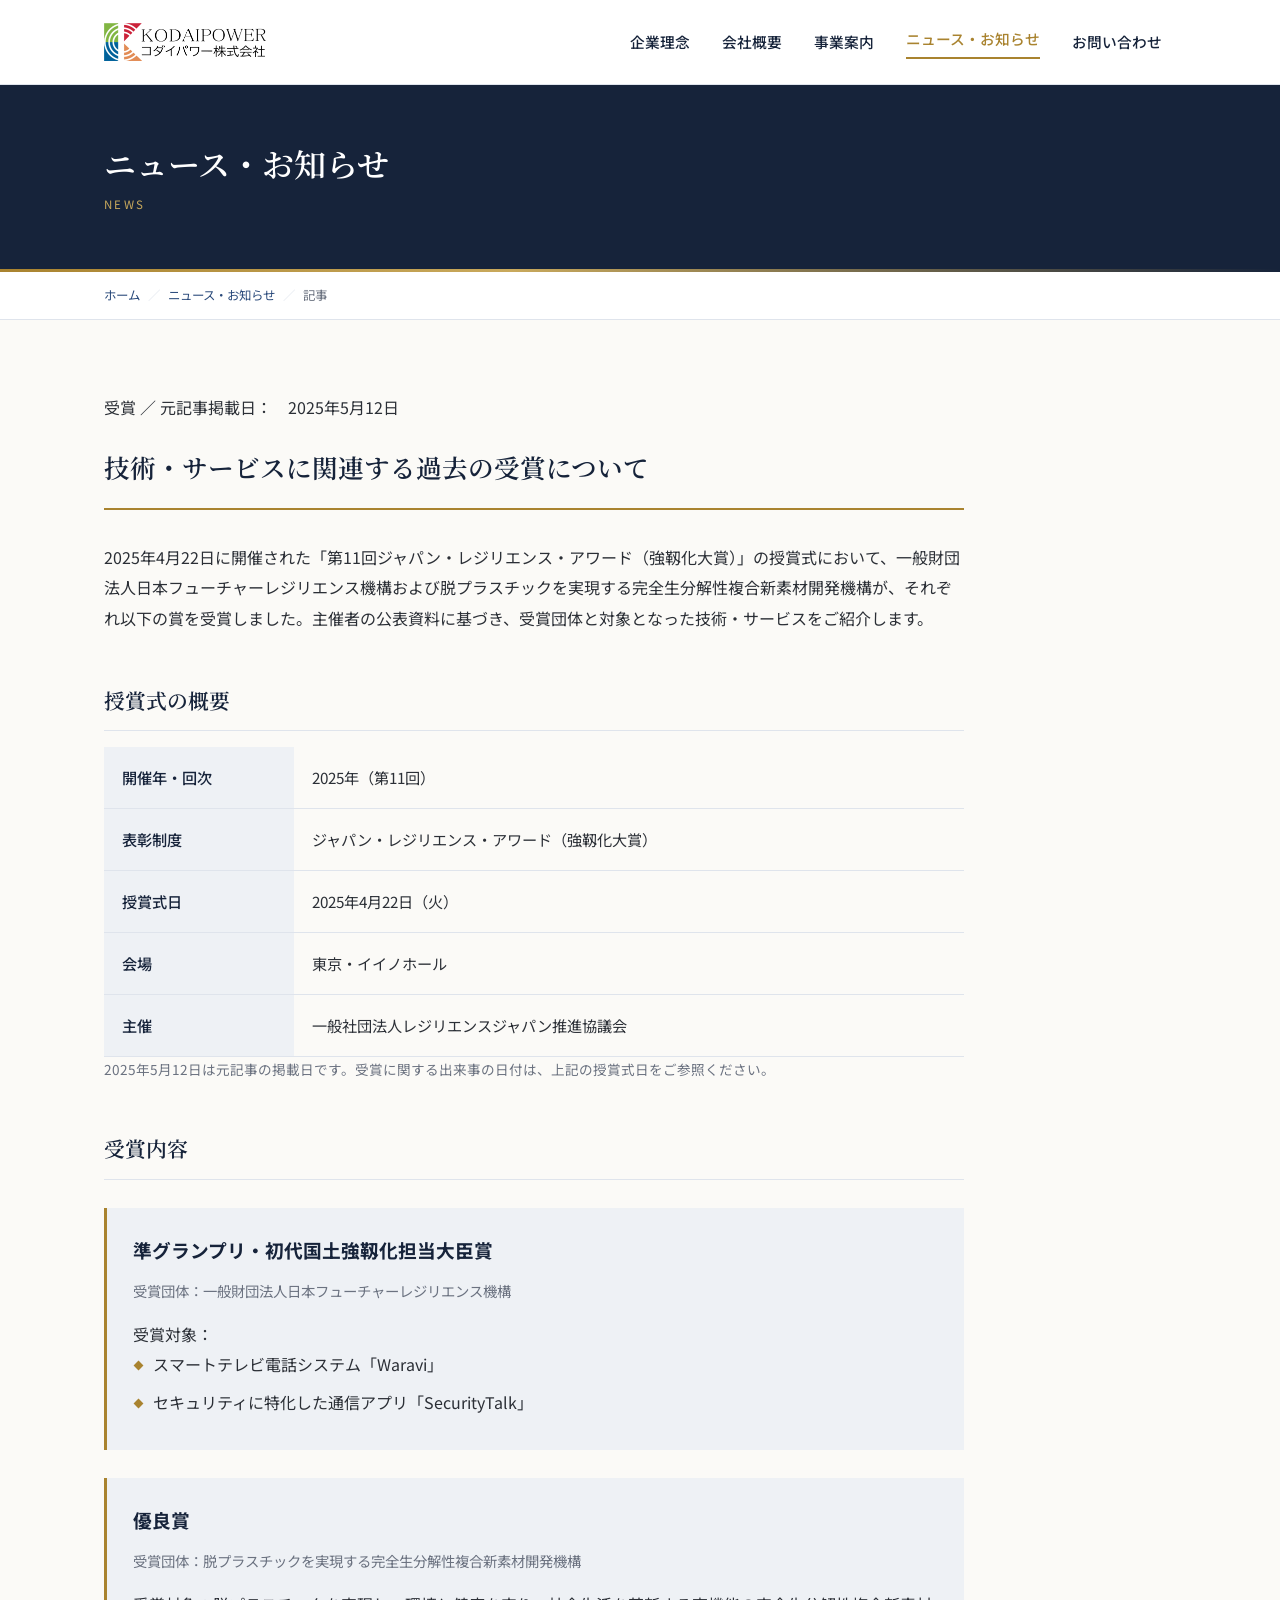
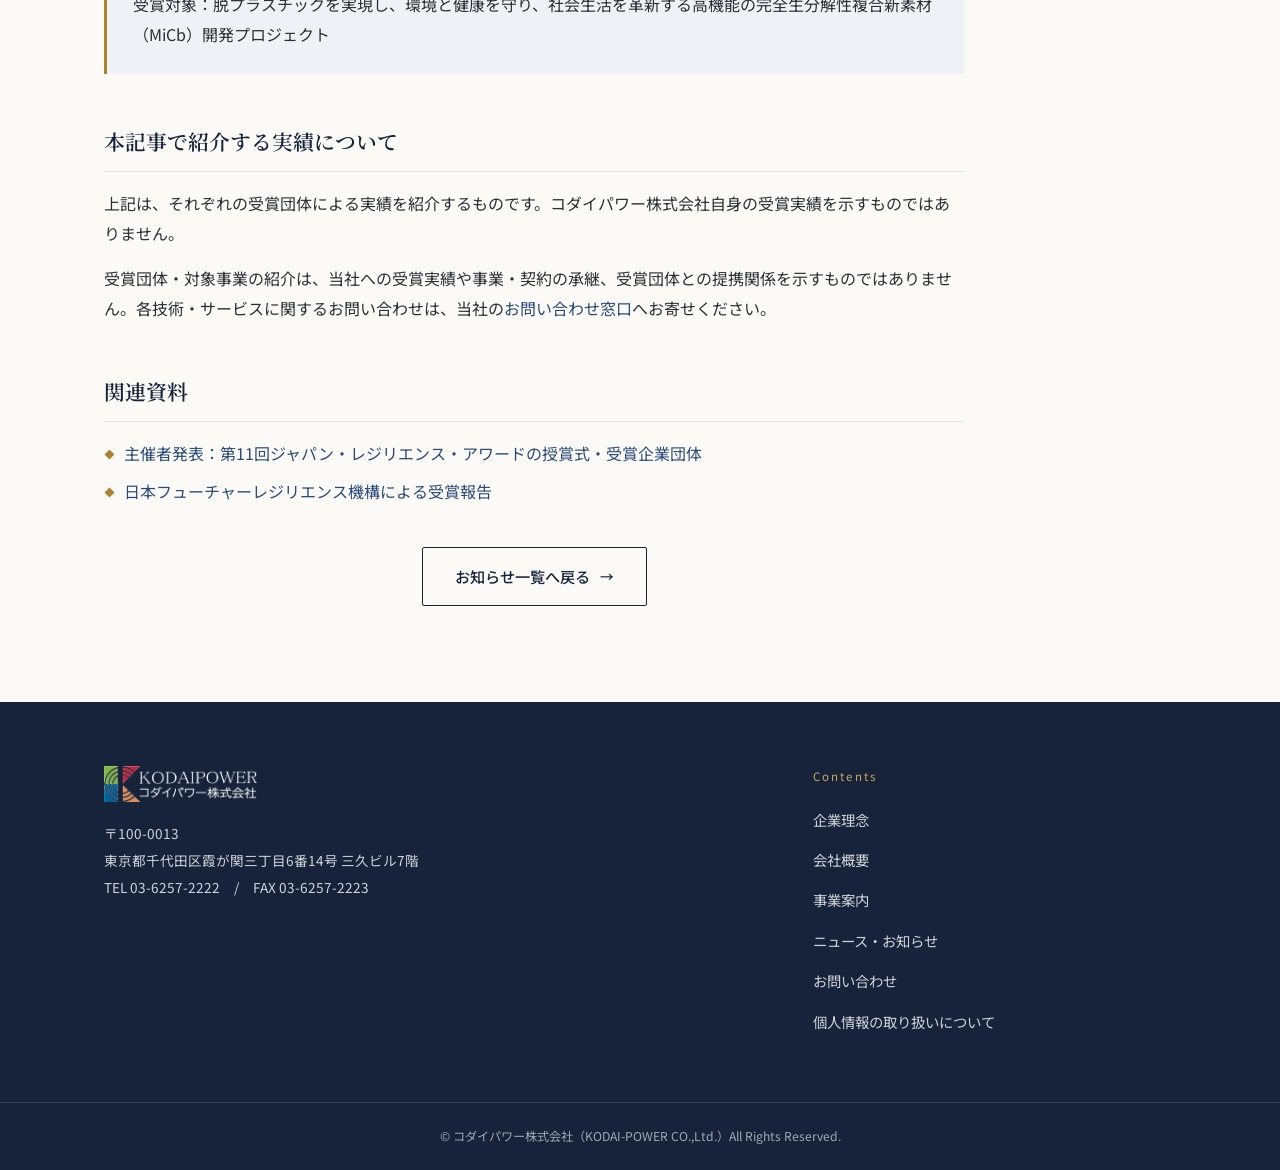
==== 2025-05-12-news/index.html @ 93b04815 "Add customer website preview" ====
<!DOCTYPE html>
<html lang="ja">
<head>
<meta charset="UTF-8">
<meta name="robots" content="noindex, nofollow">
<meta name="viewport" content="width=device-width, initial-scale=1">
<title>技術・サービスに関連する過去の受賞について｜コダイパワー株式会社</title>
<meta name="description" content="第11回ジャパン・レジリエンス・アワード2025の授賞式日、賞名、受賞団体と対象技術・サービスをご紹介します。">
<link rel="icon" type="image/png" href="../assets/img/favicon.png">
<link rel="preconnect" href="https://fonts.googleapis.com">
<link rel="preconnect" href="https://fonts.gstatic.com" crossorigin>
<link href="https://fonts.googleapis.com/css2?family=Noto+Sans+JP:wght@400;500;700&family=Noto+Serif+JP:wght@500;600&display=swap" rel="stylesheet">
<link rel="stylesheet" href="../assets/css/style.css">
<link rel="stylesheet" href="../assets/css/revision.css">
</head>
<body class="page-news">

<a class="skip" href="#main">コンテンツへスキップ</a>

<header class="header">
  <div class="header__inner">

    <p class="logo">
      <a href="../">
        <img src="../assets/img/logo.png" alt="コダイパワー株式会社" width="200" height="40">
      </a>
    </p>

    <button class="navbtn" type="button" aria-label="メニューを開く" aria-expanded="false" aria-controls="gnav">
      <span></span><span></span><span></span>
    </button>

    <nav class="gnav" id="gnav" aria-label="グローバルナビゲーション">
      <ul class="gnav__list">
        <li><a href="../philosophy/" class="">企業理念</a></li>
        <li><a href="../company-profile/" class="">会社概要</a></li>

        <li class="has-sub">
          <a href="../business-information/" class="">事業案内</a>
          <button class="subbtn" type="button" aria-label="事業案内のサブメニューを開く" aria-expanded="false"></button>
          <ul class="subnav">
            <li><a href="../hormesis-therapy/">ホルミシス療法</a></li>
            <li><a href="../micb/">脱プラスチックの新素材「MiCb」</a></li>
            <li><a href="https://www.waravi.info/" target="_blank" rel="noopener" class="is-external">WARAVI</a></li>
            <li><a href="https://securitytalk.jp/" target="_blank" rel="noopener" class="is-external">Securitytalk</a></li>
          </ul>
        </li>

        <li><a href="../news/" class=" is-current">ニュース・お知らせ</a></li>
        <li><a href="../inquiry/" class="">お問い合わせ</a></li>
      </ul>
    </nav>

  </div>
</header>

<main id="main">
<div class="pagehead">
  <div class="inner">
    <h1 class="pagehead__title">ニュース・お知らせ</h1>
    <p class="pagehead__en">NEWS</p>  </div>
</div>
<nav class="breadcrumb" aria-label="現在地"><div class="inner"><ol><li><a href="../">ホーム</a></li><li><a href="../news/">ニュース・お知らせ</a></li><li>記事</li></ol></div></nav>
<div class="article"><div class="inner"><div class="article__body">
<p class="article__meta">受賞 ／ 元記事掲載日：<time datetime="2025-05-12">2025年5月12日</time></p><h1 class="article__ttl">技術・サービスに関連する過去の受賞について</h1><p>2025年4月22日に開催された「第11回ジャパン・レジリエンス・アワード（強靱化大賞）」の授賞式において、一般財団法人日本フューチャーレジリエンス機構および脱プラスチックを実現する完全生分解性複合新素材開発機構が、それぞれ以下の賞を受賞しました。主催者の公表資料に基づき、受賞団体と対象となった技術・サービスをご紹介します。</p>
<h2 class="ttl2">授賞式の概要</h2>
<table class="table"><tbody>
<tr><th>開催年・回次</th><td>2025年（第11回）</td></tr>
<tr><th>表彰制度</th><td>ジャパン・レジリエンス・アワード（強靱化大賞）</td></tr>
<tr><th>授賞式日</th><td><time datetime="2025-04-22">2025年4月22日（火）</time></td></tr>
<tr><th>会場</th><td>東京・イイノホール</td></tr>
<tr><th>主催</th><td>一般社団法人レジリエンスジャパン推進協議会</td></tr>
</tbody></table>
<p class="note">2025年5月12日は元記事の掲載日です。受賞に関する出来事の日付は、上記の授賞式日をご参照ください。</p>
<h2 class="ttl2">受賞内容</h2>
<div class="award"><h3 class="award__ttl">準グランプリ・初代国土強靱化担当大臣賞</h3>
<p class="award__org">受賞団体：一般財団法人日本フューチャーレジリエンス機構</p>
<p>受賞対象：</p><ul class="list"><li>スマートテレビ電話システム「Waravi」</li><li>セキュリティに特化した通信アプリ「SecurityTalk」</li></ul></div>
<div class="award"><h3 class="award__ttl">優良賞</h3>
<p class="award__org">受賞団体：脱プラスチックを実現する完全生分解性複合新素材開発機構</p>
<p>受賞対象：脱プラスチックを実現し、環境と健康を守り、社会生活を革新する高機能の完全生分解性複合新素材（MiCb）開発プロジェクト</p></div>
<h2 class="ttl2">本記事で紹介する実績について</h2>
<p>上記は、それぞれの受賞団体による実績を紹介するものです。コダイパワー株式会社自身の受賞実績を示すものではありません。</p>
<p>受賞団体・対象事業の紹介は、当社への受賞実績や事業・契約の承継、受賞団体との提携関係を示すものではありません。各技術・サービスに関するお問い合わせは、当社の<a href="../inquiry/">お問い合わせ窓口</a>へお寄せください。</p>
<h2 class="ttl2">関連資料</h2>
<ul class="list"><li><a href="https://kyodonewsprwire.jp/release/202504237833" target="_blank" rel="noopener">主催者発表：第11回ジャパン・レジリエンス・アワードの授賞式・受賞企業団体</a></li><li><a href="https://jfrs.jp/20250425-2/" target="_blank" rel="noopener">日本フューチャーレジリエンス機構による受賞報告</a></li></ul>
<p class="btn-center"><a href="../news/" class="btn btn--ghost">お知らせ一覧へ戻る</a></p></div></div></div>
</main>

<footer class="footer">
  <div class="footer__inner">

    <div class="footer__brand">
      <img src="../assets/img/logo-white.png" alt="コダイパワー株式会社" width="200" height="40">
      <p class="footer__addr">
        〒100-0013<br>
        東京都千代田区霞が関三丁目6番14号 三久ビル7階<br>
        TEL 03-6257-2222　/　FAX 03-6257-2223      </p>
    </div>

    <nav class="footer__nav" aria-label="フッターナビゲーション">
      <p class="footer__navttl">Contents</p>
      <ul>
        <li><a href="../philosophy/">企業理念</a></li>
        <li><a href="../company-profile/">会社概要</a></li>
        <li><a href="../business-information/">事業案内</a></li>
        <li><a href="../news/">ニュース・お知らせ</a></li>
        <li><a href="../inquiry/">お問い合わせ</a></li>
        <li><a href="../privacy/">個人情報の取り扱いについて</a></li>
      </ul>
    </nav>

  </div>

  <p class="copyright">
    © コダイパワー株式会社（KODAI-POWER CO.,Ltd.）All Rights Reserved.
  </p>
</footer>

<script src="../assets/js/main.js" defer></script>
</body>
</html>
---- assets/css/style.css ----
@charset "UTF-8";

/* =========================================================
   コダイパワー株式会社 — スタイルシート
   色や余白を変えたいときは、まず下の :root の値を書き換えてください。
   ========================================================= */

:root {
  /* 色 */
  --ink:      #16233a;  /* 濃紺（見出し・ヘッダー） */
  --indigo:   #2a4a7b;  /* 藍（リンク・アクセント） */
  --gold:     #a9832f;  /* 金茶（差し色・罫線） */
  --gold-lt:  #c9a95c;
  --paper:    #fbfaf7;  /* 背景（温かみのある白） */
  --mist:     #eef1f5;  /* 淡いグレー背景 */
  --line:     #dfe4ec;  /* 罫線 */
  --text:     #2b2f36;  /* 本文 */
  --text-lt:  #6b7280;  /* 補足テキスト */
  --white:    #ffffff;
  --alert:    #b03a2e;  /* 必須マーク・エラー */

  /* 余白・幅 */
  --wrap:     1120px;
  --gutter:   24px;
  --header-h: 84px;

  /* 書体 */
  --serif: "Noto Serif JP", "Yu Mincho", "游明朝", serif;
  --sans:  "Noto Sans JP", "Hiragino Kaku Gothic ProN", "Yu Gothic", sans-serif;
}

/* ---------- リセット ---------- */
*, *::before, *::after { box-sizing: border-box; }
html {
  scroll-behavior: smooth;
  /* 画面外に待機しているスマホメニューが横スクロールを生まないようにする
     （clip は sticky ヘッダーを壊さずに切り取れます） */
  overflow-x: clip;
}
body {
  margin: 0;
  font-family: var(--sans);
  font-size: 16px;
  line-height: 1.9;
  color: var(--text);
  background: var(--paper);
  -webkit-font-smoothing: antialiased;
}
img { max-width: 100%; height: auto; vertical-align: bottom; }
a { color: var(--indigo); text-decoration: none; transition: opacity .2s, color .2s; }
a:hover { opacity: .7; }
ul, ol { padding: 0; margin: 0; list-style: none; }
h1, h2, h3, h4, p { margin: 0; }
button { font: inherit; cursor: pointer; border: none; background: none; }
:focus-visible { outline: 2px solid var(--gold); outline-offset: 3px; }

@media (prefers-reduced-motion: reduce) {
  * { animation: none !important; transition: none !important; scroll-behavior: auto !important; }
}

/* スキップリンク */
.skip {
  position: absolute; left: -9999px; top: 0; z-index: 999;
  padding: 10px 16px; background: var(--ink); color: #fff;
}
.skip:focus { left: 0; }

/* ---------- 共通パーツ ---------- */
.inner { width: 100%; max-width: var(--wrap); margin-inline: auto; padding-inline: var(--gutter); }

.section { padding: 80px 0; }
.section--mist { background: var(--mist); }

/* 見出し（金の縦罫つき） */
.ttl {
  font-family: var(--serif);
  font-weight: 600;
  font-size: 1.75rem;
  line-height: 1.5;
  color: var(--ink);
  padding-left: 16px;
  border-left: 3px solid var(--gold);
  margin-bottom: 28px;
}
.ttl__en {
  display: block;
  font-family: var(--sans);
  font-size: .72rem;
  font-weight: 500;
  letter-spacing: .18em;
  color: var(--gold);
  margin-top: 6px;
}

/* 中見出し */
.ttl2 {
  font-family: var(--serif);
  font-weight: 600;
  font-size: 1.3rem;
  color: var(--ink);
  margin: 48px 0 16px;
  padding-bottom: 10px;
  border-bottom: 1px solid var(--line);
}
.ttl3 {
  font-weight: 700;
  font-size: 1.05rem;
  color: var(--indigo);
  margin: 28px 0 8px;
}

.lead { font-size: 1.05rem; margin-bottom: 24px; }
p + p { margin-top: 14px; }
.note { font-size: .85rem; color: var(--text-lt); line-height: 1.8; }

/* 箇条書き */
.list li {
  position: relative;
  padding-left: 20px;
  margin-bottom: 8px;
}
.list li::before {
  content: "";
  position: absolute; left: 2px; top: .78em;
  width: 7px; height: 7px;
  background: var(--gold);
  transform: rotate(45deg);
}
.list--star li { padding-left: 22px; }
.list--star li::before {
  content: "★";
  background: none; transform: none;
  top: 0; left: 0;
  color: var(--gold);
  font-size: .85em;
}

/* ボタン */
.btn {
  display: inline-flex; align-items: center; gap: 10px;
  padding: 14px 32px;
  background: var(--ink);
  color: #fff;
  font-size: .95rem; font-weight: 500;
  border-radius: 2px;
  transition: background .25s;
}
.btn::after { content: "→"; font-size: .9em; }
.btn:hover { background: var(--indigo); opacity: 1; }
.btn--ghost { background: transparent; color: var(--ink); border: 1px solid var(--ink); }
.btn--ghost:hover { background: var(--ink); color: #fff; }
.btn--lg { padding: 18px 48px; font-size: 1rem; }
.btn-center { text-align: center; margin-top: 40px; }

/* テーブル */
.table { width: 100%; border-collapse: collapse; font-size: .95rem; }
.table th, .table td {
  padding: 16px 18px;
  border-bottom: 1px solid var(--line);
  text-align: left;
  vertical-align: top;
}
.table th {
  width: 190px;
  font-weight: 500;
  color: var(--ink);
  background: var(--mist);
}
.table--officers th { width: auto; background: var(--ink); color: #fff; white-space: nowrap; }
.table--officers td { font-size: .9rem; }
@media (min-width: 821px) {
  .table--officers { table-layout: fixed; }
  .table--officers th:nth-child(1) { width: 27%; }
  .table--officers th:nth-child(2) { width: 23%; }
  .table--officers th:nth-child(3) { width: 30%; }
  .table--officers th:nth-child(4) { width: 20%; }
  .table--officers td { overflow-wrap: anywhere; }
}
.table-scroll { overflow-x: auto; }
.table-scroll .table { min-width: 720px; }

/* ---------- ヘッダー ---------- */
.header {
  position: sticky; top: 0; z-index: 100;
  background: rgba(255,255,255,.96);
  backdrop-filter: blur(6px);
  border-bottom: 1px solid var(--line);
}
.header__inner {
  max-width: var(--wrap);
  margin-inline: auto;
  padding-inline: var(--gutter);
  height: var(--header-h);
  display: flex; align-items: center; justify-content: space-between;
  gap: 24px;
}
.logo a { display: flex; align-items: center; gap: 12px; }
.logo img { width: auto; height: 38px; }
.logo__corp { font-size: .68rem; color: var(--text-lt); letter-spacing: .02em; white-space: nowrap; }

.gnav__list { display: flex; align-items: center; gap: 4px; }
.gnav__list > li { position: relative; }
.gnav__list > li > a {
  display: block;
  padding: 12px 14px;
  font-size: .92rem;
  font-weight: 500;
  color: var(--ink);
  white-space: nowrap;
}
.gnav__list > li > a:hover { color: var(--gold); opacity: 1; }
.gnav__list > li > a.is-current { color: var(--gold); }
.gnav__list > li > a.is-current::after {
  content: ""; display: block;
  height: 2px; margin-top: 4px;
  background: var(--gold);
}

/* サブメニュー */
.subnav {
  position: absolute; top: 100%; left: 0;
  min-width: 290px;
  background: var(--ink);
  padding: 8px 0;
  opacity: 0; visibility: hidden;
  transform: translateY(-6px);
  transition: opacity .25s, transform .25s, visibility .25s;
}
.has-sub:hover .subnav,
.has-sub:focus-within .subnav { opacity: 1; visibility: visible; transform: translateY(0); }
.subnav a {
  display: block;
  padding: 11px 20px;
  color: #fff;
  font-size: .88rem;
}
.subnav a:hover { background: var(--indigo); opacity: 1; }
.subbtn { display: none; }

/* ハンバーガー */
.navbtn { display: none; width: 44px; height: 44px; position: relative; }
.navbtn span {
  position: absolute; left: 10px;
  width: 24px; height: 2px;
  background: var(--ink);
  transition: transform .3s, opacity .3s;
}
.navbtn span:nth-child(1) { top: 14px; }
.navbtn span:nth-child(2) { top: 21px; }
.navbtn span:nth-child(3) { top: 28px; }
.navbtn.is-open span:nth-child(1) { transform: translateY(7px) rotate(45deg); }
.navbtn.is-open span:nth-child(2) { opacity: 0; }
.navbtn.is-open span:nth-child(3) { transform: translateY(-7px) rotate(-45deg); }

/* ---------- 下層ページ見出し ---------- */
.pagehead {
  background: var(--ink);
  color: #fff;
  padding: 56px 0;
  position: relative;
}
.pagehead::after {
  content: ""; position: absolute; left: 0; bottom: 0;
  width: 100%; height: 3px;
  background: linear-gradient(90deg, var(--gold) 0%, var(--gold-lt) 40%, transparent 100%);
}
.pagehead__title {
  font-family: var(--serif);
  font-size: 2rem;
  font-weight: 600;
  line-height: 1.4;
}
.pagehead__en {
  font-size: .72rem;
  letter-spacing: .2em;
  color: var(--gold-lt);
  margin-top: 8px;
}

/* ---------- パンくず ---------- */
.breadcrumb { border-bottom: 1px solid var(--line); background: #fff; }
.breadcrumb ol { display: flex; flex-wrap: wrap; gap: 8px; padding: 12px 0; font-size: .78rem; color: var(--text-lt); }
.breadcrumb li:not(:last-child)::after { content: "／"; margin-left: 8px; color: var(--line); }

/* ---------- 記事本文の器 ---------- */
.article { padding: 72px 0 96px; }
.article__body { max-width: 860px; }
.article__body.is-wide { max-width: 100%; }

/* ---------- トップページ ---------- */

/* ヒーロー（PC）
   画像を全面に敷き、左から濃紺のグラデーションを重ねて文字を読ませる */
.hero {
  position: relative;
  min-height: 520px;
  display: flex; align-items: center;
  background: var(--ink);
  color: #fff;
  overflow: hidden;
}
.hero__media {
  position: absolute; inset: 0;
  background: url("../img/hero.jpg") center 30% / cover no-repeat;
}
.hero__media::after {
  content: ""; position: absolute; inset: 0;
  background: linear-gradient(90deg, rgba(22,35,58,.90) 0%, rgba(22,35,58,.72) 45%, rgba(22,35,58,.30) 100%);
}
.hero__inner { position: relative; z-index: 1; }
.hero__catch {
  font-family: var(--serif);
  font-size: clamp(1.7rem, 4vw, 2.75rem);
  font-weight: 600;
  line-height: 1.65;
  letter-spacing: .02em;
}
.hero__catch .mark {
  background: linear-gradient(transparent 68%, rgba(169,131,47,.55) 68%);
}
.hero__text { margin-top: 24px; max-width: 620px; font-size: 1rem; }

/* 事業カード */
.cards {
  display: grid;
  grid-template-columns: repeat(3, 1fr);
  gap: 28px;
}
.card {
  display: flex; flex-direction: column;
  background: #fff;
  border: 1px solid var(--line);
  transition: transform .28s, box-shadow .28s;
}
.card:hover { transform: translateY(-4px); box-shadow: 0 12px 28px rgba(22,35,58,.10); opacity: 1; }
.card__img { aspect-ratio: 16 / 10; overflow: hidden; background: var(--mist); }
.card__img img { width: 100%; height: 100%; object-fit: cover; }
.card__body { padding: 24px 22px 28px; display: flex; flex-direction: column; flex: 1; }
.card__ttl {
  font-family: var(--serif);
  font-size: 1.1rem; font-weight: 600;
  color: var(--ink);
  line-height: 1.55;
  margin-bottom: 12px;
}
.card__text { font-size: .9rem; line-height: 1.85; color: var(--text); flex: 1; }
.card__more {
  display: inline-flex; align-items: center; gap: 8px;
  margin-top: 18px;
  font-size: .85rem; font-weight: 500;
  color: var(--gold);
}
.card__more::after { content: "→"; }

/* 外部リンク（別タブで開くもの）には ↗ を付ける */
.card.is-external .card__more::after { content: "↗"; }
.subnav a.is-external::after {
  content: "↗";
  margin-left: 6px;
  font-size: .85em;
  opacity: .7;
}

/* 理念の抜粋（トップ） */
.philosophy-lead {
  text-align: center;
  font-family: var(--serif);
  font-size: clamp(1.2rem, 2.6vw, 1.7rem);
  font-weight: 500;
  line-height: 2;
  color: var(--ink);
}

/* ---------- 新着情報 ---------- */
.newslist { border-top: 1px solid var(--line); }
.newslist li { border-bottom: 1px solid var(--line); }
.newslist a,
.newslist .nolink {
  display: grid;
  grid-template-columns: 110px 100px 1fr;
  align-items: center;
  gap: 20px;
  padding: 22px 8px;
  color: var(--text);
}
.newslist a:hover { opacity: 1; background: var(--mist); }
.newslist a:hover .newslist__ttl { color: var(--indigo); }
.newslist__date { font-size: .88rem; color: var(--text-lt); letter-spacing: .04em; }
.newslist__cat {
  display: inline-block;
  text-align: center;
  font-size: .72rem;
  padding: 4px 0;
  border: 1px solid var(--gold);
  color: var(--gold);
  letter-spacing: .06em;
}
.newslist__ttl { font-size: .98rem; line-height: 1.7; transition: color .2s; }
.newslist__empty { padding: 40px 0; color: var(--text-lt); }

/* 記事詳細のメタ */
.article__meta { display: flex; align-items: center; gap: 16px; margin-bottom: 24px; }
.article__ttl {
  font-family: var(--serif);
  font-size: 1.6rem;
  font-weight: 600;
  line-height: 1.6;
  color: var(--ink);
  padding-bottom: 20px;
  border-bottom: 2px solid var(--gold);
  margin-bottom: 32px;
}

/* 受賞リスト */
.award { margin: 28px 0; padding: 24px 26px; background: var(--mist); border-left: 3px solid var(--gold); }
.award__ttl { font-weight: 700; color: var(--ink); margin-bottom: 10px; }
.award__org { font-size: .9rem; color: var(--text-lt); margin-bottom: 6px; }

/* 受賞写真（1行3列） */
.award-photos {
  display: grid;
  grid-template-columns: repeat(3, 1fr);
  gap: 16px;
  margin: 0 0 32px;
}
/* 2枚のとき */
.award-photos--2 { grid-template-columns: repeat(2, 1fr); }
.award-photos figure { margin: 0; }
.award-photos img {
  width: 100%;
  aspect-ratio: 4 / 3;
  object-fit: cover;
  border-radius: 4px;
  background: var(--mist);
}

/* ---------- 事業ページ用 ---------- */
.feature {
  display: grid;
  grid-template-columns: repeat(3, 1fr);
  gap: 16px;
  margin: 24px 0;
}
/* 2列（狭いカラム内で使う。効果セクションの右側など） */
.feature--2col { grid-template-columns: repeat(2, 1fr); gap: 12px; }
.feature--2col .feature__item { padding: 16px 16px; font-size: .9rem; }
/* アイコン特徴（MiCbの下部など、コンパクト表示） */
.feature--icons .feature__item { font-size: .9rem; }
.feature__item {
  background: #fff;
  border: 1px solid var(--line);
  border-left: 3px solid var(--gold);
  padding: 18px 20px;
  font-size: .95rem;
  font-weight: 500;
  line-height: 1.6;
  color: var(--ink);
}

/* 写真ギャラリー（温泉など） */
.gallery { display: grid; grid-template-columns: repeat(3, 1fr); gap: 20px; margin: 24px 0; }
.gallery figure { margin: 0; }
.gallery img { width: 100%; aspect-ratio: 4 / 3; object-fit: cover; background: var(--mist); }
.gallery figcaption { font-size: .85rem; color: var(--text-lt); margin-top: 8px; text-align: center; }

/* 単体の画像（横幅いっぱい） */
.figure { margin: 28px 0; }
.figure img { width: 100%; border-radius: 4px; }
.figure--wide img { aspect-ratio: 16 / 7; object-fit: cover; background: var(--mist); }
.figure figcaption { font-size: .85rem; color: var(--text-lt); margin-top: 8px; }

/* 画像＋テキストの横並び（文章 左／画像 右） */
.media {
  display: grid;
  grid-template-columns: 1fr 42%;
  gap: 36px;
  align-items: center;
  margin: 24px 0 8px;
}
.media--reverse { grid-template-columns: 42% 1fr; }
.media--reverse .media__body { order: 2; }
.media--reverse .media__img { order: 1; }
.media__img { margin: 0; }
.media__img img {
  width: 100%;
  aspect-ratio: 4 / 3;
  object-fit: cover;
  border-radius: 4px;
  background: var(--mist);
}
.media__body > *:first-child { margin-top: 0; }
/* 画像を縦に2枚並べる（放射線ホルミシスの効果イラスト用） */
.media__imgs { display: flex; flex-direction: column; gap: 16px; }
.media__imgs .media__img img { aspect-ratio: 16 / 10; }

/* ========== MiCbページ専用 ========== */
/* 導入部の見出し */
.micb-sub { font-size: 1rem; color: var(--text-lt); margin-bottom: 4px; }
.micb-hero-ttl {
  font-family: var(--serif);
  font-size: clamp(2rem, 6vw, 3.2rem);
  font-weight: 600;
  color: var(--ink);
  line-height: 1.2;
  margin: 8px 0 20px;
}
.micb-catch {
  color: var(--alert);
  font-weight: 700;
  font-size: clamp(1.05rem, 2.5vw, 1.3rem);
  line-height: 1.7;
  margin-bottom: 32px;
}
/* 透過PNG（SDGsホイール・植物の芽）は切り抜かず全体を表示 */
.media__img--contain {
  display: flex;
  align-items: center;
  justify-content: center;
}
.media__img--contain img {
  aspect-ratio: auto;
  object-fit: contain;
  max-height: 300px;
  width: auto;
  max-width: 100%;
  background: none;
}
/* 警鐘セクション（あなたの脳に…） */
.micb-alert {
  margin: 48px 0 32px;
  padding: 32px 34px;
  background: linear-gradient(180deg, #fdf3f1 0%, #fbfaf7 100%);
  border-top: 3px solid var(--alert);
}
.micb-alert__ttl {
  font-family: var(--serif);
  font-size: clamp(1.3rem, 3.5vw, 1.7rem);
  font-weight: 600;
  color: var(--alert);
  line-height: 1.5;
  margin-bottom: 18px;
}
.micb-alert p { margin-top: 12px; }
/* 代表挨拶などの縦写真 */
.media--portrait { grid-template-columns: 240px 1fr; align-items: start; }
.media--portrait .media__img img { aspect-ratio: 3 / 4; }
/* 本文が主役で、右に縦長写真を添えるレイアウト */
.media--narrow-img {
  grid-template-columns: 1fr 280px;
  align-items: start;
  margin-top: 48px;
}
/* 画像はトリミングせず、元ファイルの縦横比（600×800＝3:4）のまま表示する */
.media--narrow-img .media__img img {
  aspect-ratio: auto;
  height: auto;
  object-fit: contain;
}
.media__sign { margin-top: 16px; font-weight: 500; color: var(--ink); text-align: right; }
/* 社長メッセージ */
.media__label {
  font-size: .78rem;
  font-weight: 500;
  letter-spacing: .12em;
  color: var(--gold);
  margin-bottom: 10px;
}
.media__msg-ttl {
  font-family: var(--serif);
  font-size: 1.25rem;
  font-weight: 600;
  line-height: 1.6;
  color: var(--ink);
  margin-bottom: 18px;
}

/* 測定値 */
.measure { display: grid; grid-template-columns: repeat(3, 1fr); gap: 20px; margin: 24px 0; }
.measure__item { background: var(--ink); color: #fff; padding: 26px 20px; text-align: center; }
.measure__label { font-size: .85rem; color: var(--gold-lt); }
.measure__num { font-family: var(--serif); font-size: 2rem; font-weight: 600; line-height: 1.3; margin-top: 6px; }

/* 強調ボックス */
.callout {
  margin: 28px 0;
  padding: 24px 26px;
  background: #fff;
  border: 1px solid var(--gold);
}
.callout__ttl { font-weight: 700; color: var(--alert); margin-bottom: 10px; }

/* ---------- フォーム ---------- */
.form { max-width: 800px; }
.form__row { padding: 26px 0; border-bottom: 1px solid var(--line); }
.form__row:first-child { border-top: 1px solid var(--line); }
.form__label { display: flex; align-items: center; gap: 10px; font-weight: 500; color: var(--ink); margin-bottom: 10px; }
.req, .opt {
  font-size: .7rem; padding: 3px 8px; border-radius: 2px; font-weight: 500; letter-spacing: .04em;
}
.req { background: var(--alert); color: #fff; }
.opt { background: var(--mist); color: var(--text-lt); }

.form input[type="text"],
.form input[type="email"],
.form textarea {
  width: 100%;
  padding: 13px 14px;
  font: inherit;
  font-size: .95rem;
  color: var(--text);
  background: #fff;
  border: 1px solid var(--line);
  border-radius: 2px;
}
.form input:focus, .form textarea:focus { border-color: var(--indigo); outline: none; box-shadow: 0 0 0 3px rgba(42,74,123,.12); }
.form textarea { min-height: 180px; resize: vertical; }

.radio { display: flex; flex-direction: column; gap: 12px; }
.radio label { display: flex; align-items: center; gap: 10px; cursor: pointer; }
.radio input { width: 18px; height: 18px; accent-color: var(--indigo); }

.form__error { color: var(--alert); font-size: .85rem; margin-top: 8px; font-weight: 500; }
.errorbox {
  margin-bottom: 32px; padding: 20px 24px;
  background: #fdf1ef; border: 1px solid #e5b4ac; color: var(--alert);
}
.errorbox p { font-weight: 700; margin-bottom: 8px; }
.errorbox li { padding-left: 16px; position: relative; font-size: .9rem; }
.errorbox li::before { content: "・"; position: absolute; left: 0; }

.privacy-box {
  margin: 36px 0;
  padding: 24px 26px;
  background: var(--mist);
  font-size: .9rem;
  line-height: 1.9;
}
.privacy-box a { text-decoration: underline; }

.form__submit { text-align: center; margin-top: 40px; display: flex; gap: 16px; justify-content: center; flex-wrap: wrap; }
.honeypot { position: absolute; left: -9999px; }

/* 確認画面 */
.confirm__row { display: grid; grid-template-columns: 220px 1fr; gap: 20px; padding: 20px 0; border-bottom: 1px solid var(--line); }
.confirm__row:first-child { border-top: 1px solid var(--line); }
.confirm__label { font-weight: 500; color: var(--ink); }
.confirm__value { white-space: pre-wrap; }

/* 完了画面 */
.thanks { text-align: center; padding: 40px 0; }
.thanks__ttl { font-family: var(--serif); font-size: 1.6rem; color: var(--ink); margin-bottom: 20px; }

/* ---------- 制作中の注記（納品前に削除） ---------- */
.todo {
  margin: 24px 0;
  padding: 18px 22px;
  background: #fff8e5;
  border: 1px dashed #d4a72c;
  font-size: .9rem;
  color: #7a5c00;
}
.todo strong { color: #a1780a; }

/* ---------- フッター ---------- */
.footer { background: var(--ink); color: rgba(255,255,255,.8); padding: 64px 0 0; margin-top: 0; }
.footer__inner {
  max-width: var(--wrap);
  margin-inline: auto;
  padding-inline: var(--gutter);
  display: grid;
  grid-template-columns: 1.8fr 1fr;
  gap: 56px;
  padding-bottom: 56px;
}
.footer img { height: 36px; width: auto; }
.footer__addr { font-size: .85rem; line-height: 2; margin-top: 18px; }
.footer__navttl { font-size: .72rem; letter-spacing: .18em; color: var(--gold-lt); margin-bottom: 16px; }
.footer__nav li { margin-bottom: 10px; }
.footer a { color: rgba(255,255,255,.8); font-size: .9rem; }
.footer a:hover { color: var(--gold-lt); opacity: 1; }
.copyright {
  border-top: 1px solid rgba(255,255,255,.14);
  padding: 22px var(--gutter);
  text-align: center;
  font-size: .76rem;
  color: rgba(255,255,255,.6);
}

/* =========================================================
   レスポンシブ
   ========================================================= */
@media (max-width: 960px) {
  .cards, .feature, .gallery, .measure, .footer__inner { grid-template-columns: repeat(2, 1fr); }
  .footer__inner { grid-template-columns: 1fr 1fr; }
}

@media (max-width: 820px) {
  :root { --header-h: 68px; }

  .navbtn { display: block; }

  /* スマホメニュー
     画面外に飛ばすと横スクロールが発生するため、
     その場に置いたまま「非表示 → フェード＆スライドイン」で見せます */
  .gnav {
    position: fixed;
    top: var(--header-h); left: 0;
    width: 100%;
    height: calc(100dvh - var(--header-h));
    background: var(--ink);
    padding: 20px var(--gutter) 60px;
    overflow-y: auto;
    opacity: 0;
    visibility: hidden;
    transform: translateY(-10px);
    transition: opacity .28s ease, transform .28s ease, visibility .28s;
  }
  .gnav.is-open {
    opacity: 1;
    visibility: visible;
    transform: translateY(0);
  }

  .gnav__list { display: block; }
  .gnav__list > li { border-bottom: 1px solid rgba(255,255,255,.12); }
  .gnav__list > li > a { padding: 18px 4px; color: #fff; font-size: 1rem; }
  .gnav__list > li > a.is-current { color: var(--gold-lt); }
  .gnav__list > li > a.is-current::after { display: none; }

  .has-sub { position: relative; }
  .subbtn {
    display: block;
    position: absolute; top: 8px; right: 0;
    width: 44px; height: 44px;
  }
  .subbtn::before, .subbtn::after {
    content: ""; position: absolute; left: 50%; top: 50%;
    width: 13px; height: 2px; background: #fff;
    transform: translate(-50%, -50%);
    transition: transform .25s;
  }
  .subbtn::after { transform: translate(-50%, -50%) rotate(90deg); }
  .subbtn.is-open::after { transform: translate(-50%, -50%) rotate(0); }

  .subnav {
    position: static;
    opacity: 1; visibility: visible; transform: none;
    display: none;
    padding: 0 0 12px;
    background: transparent;
  }
  .subnav.is-open { display: block; }
  .subnav a { padding: 12px 4px 12px 20px; color: rgba(255,255,255,.75); font-size: .92rem; }
  .subnav a::before { content: "− "; color: var(--gold-lt); }
  .subnav a:hover { background: none; color: #fff; }

  .logo img { height: 30px; }
  .logo__corp { display: none; }

  .section { padding: 56px 0; }
  .article { padding: 48px 0 72px; }
  .pagehead { padding: 40px 0; }
  .pagehead__title { font-size: 1.5rem; }

  /* ヒーロー（スマホ）
     文字と人物が重なって読みにくくなるため、
     PCの「画像に文字を重ねる」レイアウトをやめ、
     写真とテキストを上下に分けて表示する */
  .hero {
    display: block;
    min-height: 0;
    overflow: visible;
  }
  .hero__media {
    position: static;
    width: 100%;
    aspect-ratio: 4 / 3;          /* 写真の見せ場を確保。3/2 にすると横長になります */
    background-position: center 22%;  /* 人物の顔が中央に来るよう調整 */
  }
  .hero__media::after {
    /* 写真の下端だけ濃紺になじませ、テキスト部分と自然につなげる */
    background: linear-gradient(180deg, transparent 55%, rgba(22,35,58,.35) 85%, var(--ink) 100%);
  }
  .hero__inner {
    position: relative;
    background: var(--ink);
    padding-top: 32px;
    padding-bottom: 44px;
    overflow: hidden;
  }
  /* テキスト背景の写真（スマホのみ）
     hero-sp.jpg を敷き、その上に濃紺の半透明フィルタを重ねて
     白文字がしっかり読めるようにする */
  .hero__inner::before {
    content: "";
    position: absolute; inset: 0;
    background:
      linear-gradient(180deg, rgba(18,30,50,0.55) 0%, rgba(18,30,50,0.48) 100%),
      url("../img/hero-sp.jpg") center / cover no-repeat;
    z-index: 0;
  }
  .hero__inner > * { position: relative; z-index: 1; }
  .hero__catch {
    font-size: 1.55rem;
    line-height: 1.75;
  }
  /* スマホでは PC用の手動改行を無効化。
     幅が狭く「ことが」だけが行に取り残されるのを防ぎ、
     句読点や単語の区切りで自然に折り返させる */
  .hero__catch br { display: none; }
  .hero__catch { word-break: auto-phrase; line-break: strict; }
  .hero__text {
    margin-top: 18px;
    font-size: .92rem;
    line-height: 1.9;
  }
  /* hero-text-shadow-flag : 明るい背景でも白文字が沈まないよう影を付ける */
  .hero__catch, .hero__text {
    text-shadow: 0 1px 8px rgba(10,18,32,.85), 0 0 2px rgba(10,18,32,.7);
  }
  .ttl { font-size: 1.4rem; }
  .ttl2 { font-size: 1.15rem; margin-top: 36px; }

  .cards, .feature, .gallery, .measure { grid-template-columns: 1fr; gap: 20px; }
  .footer__inner { grid-template-columns: 1fr; gap: 32px; }

  /* 画像＋テキストの横並びを、スマホでは縦積みにする */
  .media,
  .media--reverse,
  .media--portrait,
  .media--narrow-img {
    grid-template-columns: 1fr;
    gap: 20px;
  }
  .media--reverse .media__body { order: 2; }
  .media--reverse .media__img { order: 1; }
  .media--portrait .media__img { max-width: 220px; margin-inline: auto; }
  /* 縦長写真はスマホでは本文の下に、幅を抑えて中央に置く */
  .media--narrow-img .media__img { max-width: 240px; margin-inline: auto; }
  .figure--wide img { aspect-ratio: 16 / 10; }

  /* 受賞写真：スマホでは縦積み（3列→1列） */
  .award-photos { grid-template-columns: 1fr; gap: 14px; }

  /* 企業理念のリード文（トップ）
     中央揃えのままだと行末が不揃いになり読みにくいため、
     スマホでは左寄せにし、PC用の強制改行も解除する */
  .philosophy-lead {
    text-align: left;
    font-size: 1.15rem;
    line-height: 1.95;
  }
  .philosophy-lead br { display: none; }

  /* テーブルをカード状に */
  .table th, .table td { display: block; width: 100%; }
  .table th { border-bottom: none; }
  .table td { padding-top: 12px; }

  /* 役員一覧（スマホ）
     横スクロールをやめ、1名 = 1カードとして縦に積む。
     各項目の前に「役職／氏名／…」のラベルを表示して分かりやすくする */
  .table-scroll { overflow-x: visible; }
  .table-scroll .table--officers { min-width: 0; }
  .table--officers thead { display: none; }          /* ヘッダー行は隠す */
  .table--officers tbody { display: block; }
  .table--officers tr {
    display: block;
    background: #fff;
    border: 1px solid var(--line);
    border-radius: 4px;
    margin-bottom: 16px;
    padding: 6px 4px;
  }
  .table--officers td {
    display: grid;
    grid-template-columns: 96px 1fr;   /* ラベル｜内容 の2列 */
    gap: 12px;
    align-items: start;
    padding: 10px 14px;
    border-bottom: 1px solid var(--mist);
    font-size: .92rem;
  }
  .table--officers tr td:last-child { border-bottom: none; }
  .table--officers td::before {
    content: attr(data-label);          /* 「役職」「氏名」などのラベル */
    color: var(--indigo);
    font-size: .78rem;
    font-weight: 500;
    padding-top: .15em;
  }
  /* 氏名だけ少し大きく見せる */
  .table--officers td[data-label="氏名"] { font-size: 1.02rem; font-weight: 500; color: var(--ink); }

  .newslist a, .newslist .nolink {
    grid-template-columns: auto auto;
    grid-template-areas: "date cat" "ttl ttl";
    gap: 8px 12px;
    padding: 20px 4px;
  }
  .newslist__date { grid-area: date; }
  .newslist__cat  { grid-area: cat; padding-inline: 12px; }
  .newslist__ttl  { grid-area: ttl; }

  .confirm__row { grid-template-columns: 1fr; gap: 6px; }
  .form__submit { flex-direction: column-reverse; }
  .form__submit .btn { justify-content: center; }
}
---- assets/css/revision.css ----
.revision-banner{background:#fff3d6;color:#513900;border-bottom:1px solid #dbbb70;padding:14px 0;font-size:14px;line-height:1.8}.revision-banner a{text-decoration:underline;color:inherit}.review-note{background:#fff8e8;border:1px solid #d8b76a;border-left:4px solid #b18228;padding:20px;margin:24px 0;line-height:1.9;color:#513900}.review-note p{margin:8px 0 0}.review-pending{color:#765817;font-size:.9em}.report-hero{margin:28px 0}.report-hero img,.report-gallery img{display:block;width:100%;height:auto;border-radius:4px}.report-gallery{display:grid;grid-template-columns:repeat(2,minmax(0,1fr));gap:24px;margin:28px 0}.report-gallery figure{margin:0}.report-gallery figcaption,.report-hero figcaption{font-size:14px;line-height:1.7;margin-top:10px}.review-links{display:flex;flex-wrap:wrap;gap:12px;margin:20px 0}.review-links a{padding:10px 16px;border:1px solid #c4ccd2;text-decoration:underline}.review-list li{margin-bottom:12px;line-height:1.9}.draft-quote{padding:20px;border-left:3px solid #c4ccd2;background:#f6f8f9;margin:20px 0}.article__body h2{scroll-margin-top:120px}@media(max-width:640px){.report-gallery{grid-template-columns:1fr}.review-note{padding:16px}.revision-banner{font-size:13px}}

/* 訪問写真は同じ比率の枠で表示する */
.report-gallery img {
  width: 100%;
  aspect-ratio: 3 / 2;
  object-fit: cover;
  object-position: center;
}

@media (min-width: 960px) {
  .article__ttl--mongolia { font-size: 1.25rem; letter-spacing: -.02em; }
}
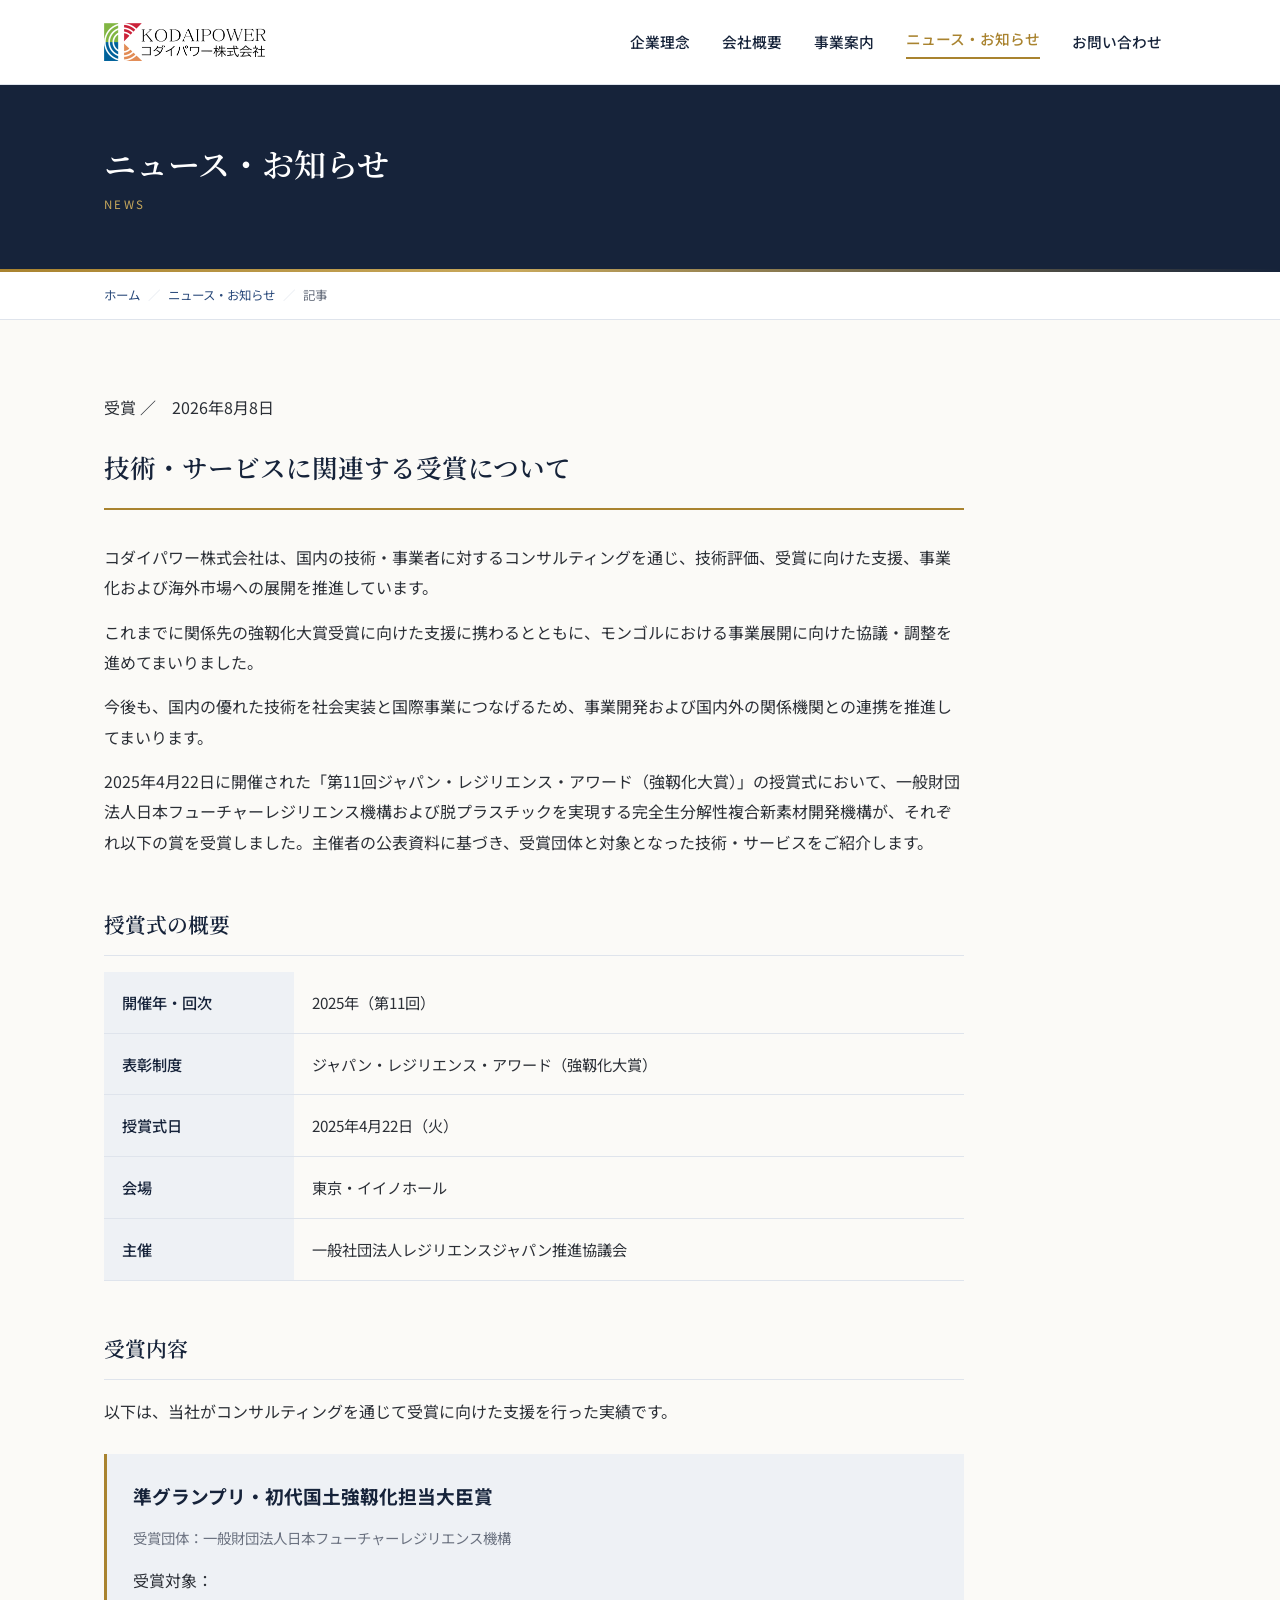
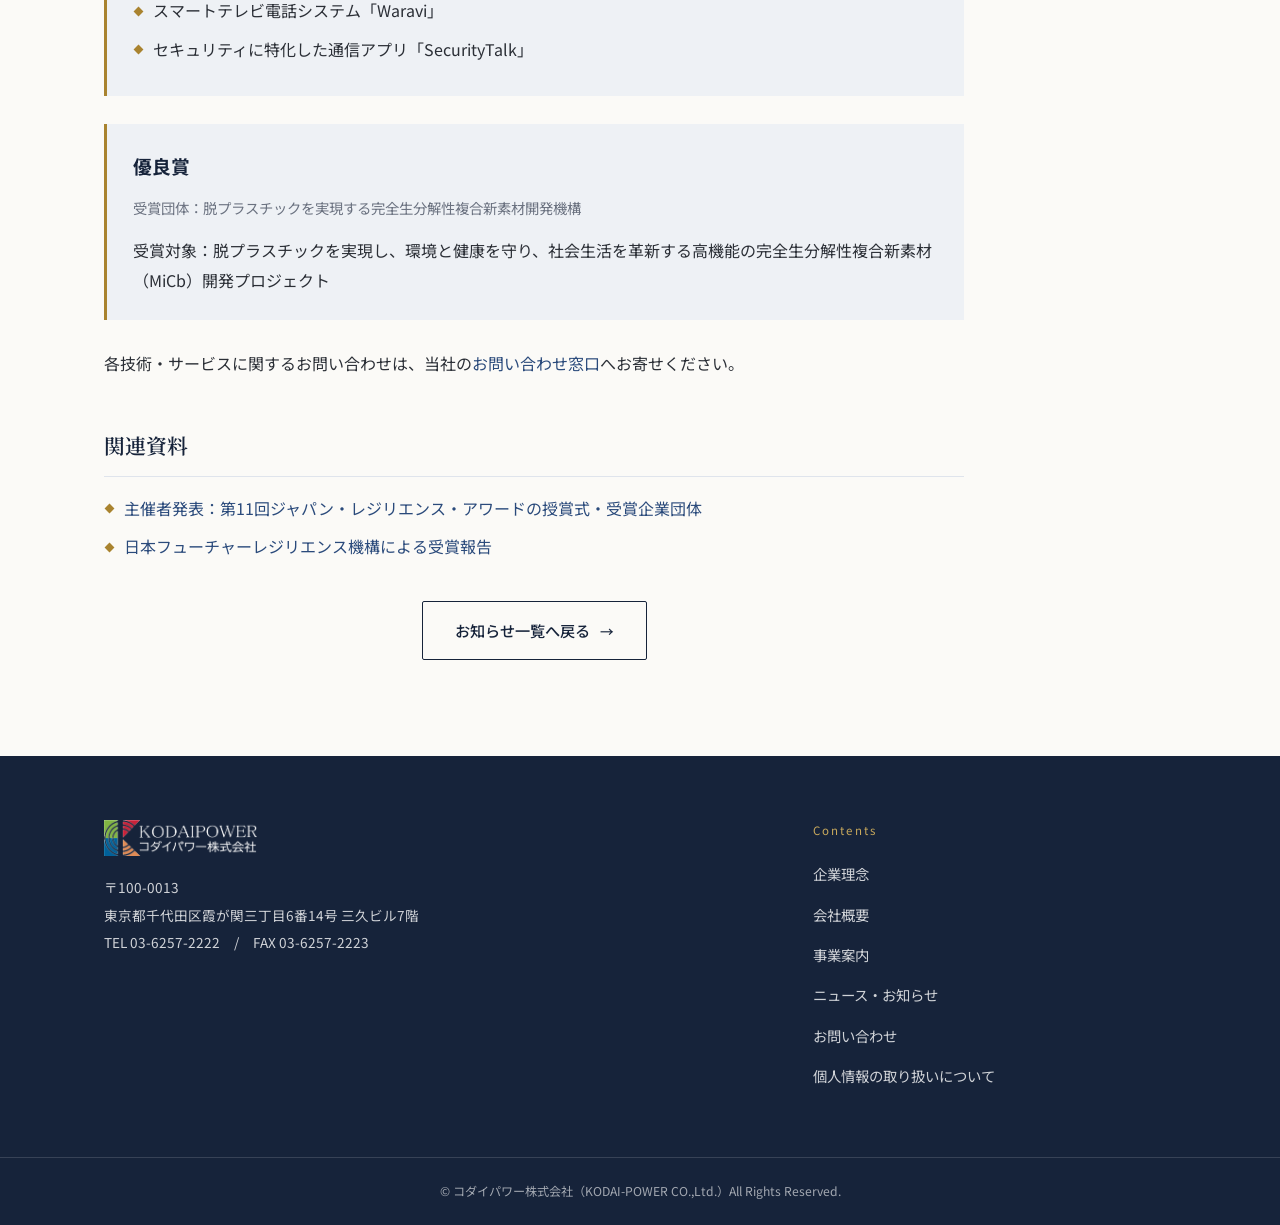
==== commit e26e4ec3: "Refresh customer preview from revision" ====
--- a/2025-05-12-news/index.html
+++ b/2025-05-12-news/index.html
@@ -1,209 +1,124 @@
-<!DOCTYPE html>-
-<html lang="ja">-
-<head>-
-<meta charset="UTF-8">-
-<meta name="robots" content="noindex, nofollow">-
-<meta name="viewport" content="width=device-width, initial-scale=1">-
-<title>技術・サービスに関連する過去の受賞について｜コダイパワー株式会社</title>-
-<meta name="description" content="第11回ジャパン・レジリエンス・アワード2025の授賞式日、賞名、受賞団体と対象技術・サービスをご紹介します。">-
-<link rel="icon" type="image/png" href="../assets/img/favicon.png">-
-<link rel="preconnect" href="https://fonts.googleapis.com">-
-<link rel="preconnect" href="https://fonts.gstatic.com" crossorigin>-
-<link href="https://fonts.googleapis.com/css2?family=Noto+Sans+JP:wght@400;500;700&family=Noto+Serif+JP:wght@500;600&display=swap" rel="stylesheet">-
-<link rel="stylesheet" href="../assets/css/style.css">-
-<link rel="stylesheet" href="../assets/css/revision.css">-
-</head>-
-<body class="page-news">-
--
-<a class="skip" href="#main">コンテンツへスキップ</a>-
--
-<header class="header">-
-  <div class="header__inner">-
--
-    <p class="logo">-
-      <a href="../">-
-        <img src="../assets/img/logo.png" alt="コダイパワー株式会社" width="200" height="40">-
-      </a>-
-    </p>-
--
-    <button class="navbtn" type="button" aria-label="メニューを開く" aria-expanded="false" aria-controls="gnav">-
-      <span></span><span></span><span></span>-
-    </button>-
--
-    <nav class="gnav" id="gnav" aria-label="グローバルナビゲーション">-
-      <ul class="gnav__list">-
-        <li><a href="../philosophy/" class="">企業理念</a></li>-
-        <li><a href="../company-profile/" class="">会社概要</a></li>-
--
-        <li class="has-sub">-
-          <a href="../business-information/" class="">事業案内</a>-
-          <button class="subbtn" type="button" aria-label="事業案内のサブメニューを開く" aria-expanded="false"></button>-
-          <ul class="subnav">-
-            <li><a href="../hormesis-therapy/">ホルミシス療法</a></li>-
-            <li><a href="../micb/">脱プラスチックの新素材「MiCb」</a></li>-
-            <li><a href="https://www.waravi.info/" target="_blank" rel="noopener" class="is-external">WARAVI</a></li>-
-            <li><a href="https://securitytalk.jp/" target="_blank" rel="noopener" class="is-external">Securitytalk</a></li>-
-          </ul>-
-        </li>-
--
-        <li><a href="../news/" class=" is-current">ニュース・お知らせ</a></li>-
-        <li><a href="../inquiry/" class="">お問い合わせ</a></li>-
-      </ul>-
-    </nav>-
--
-  </div>-
-</header>-
--
-<main id="main">-
-<div class="pagehead">-
-  <div class="inner">-
-    <h1 class="pagehead__title">ニュース・お知らせ</h1>-
-    <p class="pagehead__en">NEWS</p>  </div>-
-</div>-
-<nav class="breadcrumb" aria-label="現在地"><div class="inner"><ol><li><a href="../">ホーム</a></li><li><a href="../news/">ニュース・お知らせ</a></li><li>記事</li></ol></div></nav>-
-<div class="article"><div class="inner"><div class="article__body">-
-<p class="article__meta">受賞 ／ 元記事掲載日：<time datetime="2025-05-12">2025年5月12日</time></p><h1 class="article__ttl">技術・サービスに関連する過去の受賞について</h1><p>2025年4月22日に開催された「第11回ジャパン・レジリエンス・アワード（強靱化大賞）」の授賞式において、一般財団法人日本フューチャーレジリエンス機構および脱プラスチックを実現する完全生分解性複合新素材開発機構が、それぞれ以下の賞を受賞しました。主催者の公表資料に基づき、受賞団体と対象となった技術・サービスをご紹介します。</p>-
-<h2 class="ttl2">授賞式の概要</h2>-
-<table class="table"><tbody>-
-<tr><th>開催年・回次</th><td>2025年（第11回）</td></tr>-
-<tr><th>表彰制度</th><td>ジャパン・レジリエンス・アワード（強靱化大賞）</td></tr>-
-<tr><th>授賞式日</th><td><time datetime="2025-04-22">2025年4月22日（火）</time></td></tr>-
-<tr><th>会場</th><td>東京・イイノホール</td></tr>-
-<tr><th>主催</th><td>一般社団法人レジリエンスジャパン推進協議会</td></tr>-
-</tbody></table>-
-<p class="note">2025年5月12日は元記事の掲載日です。受賞に関する出来事の日付は、上記の授賞式日をご参照ください。</p>-
-<h2 class="ttl2">受賞内容</h2>-
-<div class="award"><h3 class="award__ttl">準グランプリ・初代国土強靱化担当大臣賞</h3>-
-<p class="award__org">受賞団体：一般財団法人日本フューチャーレジリエンス機構</p>-
-<p>受賞対象：</p><ul class="list"><li>スマートテレビ電話システム「Waravi」</li><li>セキュリティに特化した通信アプリ「SecurityTalk」</li></ul></div>-
-<div class="award"><h3 class="award__ttl">優良賞</h3>-
-<p class="award__org">受賞団体：脱プラスチックを実現する完全生分解性複合新素材開発機構</p>-
-<p>受賞対象：脱プラスチックを実現し、環境と健康を守り、社会生活を革新する高機能の完全生分解性複合新素材（MiCb）開発プロジェクト</p></div>-
-<h2 class="ttl2">本記事で紹介する実績について</h2>-
-<p>上記は、それぞれの受賞団体による実績を紹介するものです。コダイパワー株式会社自身の受賞実績を示すものではありません。</p>-
-<p>受賞団体・対象事業の紹介は、当社への受賞実績や事業・契約の承継、受賞団体との提携関係を示すものではありません。各技術・サービスに関するお問い合わせは、当社の<a href="../inquiry/">お問い合わせ窓口</a>へお寄せください。</p>-
-<h2 class="ttl2">関連資料</h2>-
-<ul class="list"><li><a href="https://kyodonewsprwire.jp/release/202504237833" target="_blank" rel="noopener">主催者発表：第11回ジャパン・レジリエンス・アワードの授賞式・受賞企業団体</a></li><li><a href="https://jfrs.jp/20250425-2/" target="_blank" rel="noopener">日本フューチャーレジリエンス機構による受賞報告</a></li></ul>-
-<p class="btn-center"><a href="../news/" class="btn btn--ghost">お知らせ一覧へ戻る</a></p></div></div></div>-
-</main>
-
-<footer class="footer">
-  <div class="footer__inner">
-
-    <div class="footer__brand">
-      <img src="../assets/img/logo-white.png" alt="コダイパワー株式会社" width="200" height="40">
-      <p class="footer__addr">
-        〒100-0013<br>
-        東京都千代田区霞が関三丁目6番14号 三久ビル7階<br>
-        TEL 03-6257-2222　/　FAX 03-6257-2223      </p>
-    </div>
-
-    <nav class="footer__nav" aria-label="フッターナビゲーション">
-      <p class="footer__navttl">Contents</p>
-      <ul>
-        <li><a href="../philosophy/">企業理念</a></li>
-        <li><a href="../company-profile/">会社概要</a></li>
-        <li><a href="../business-information/">事業案内</a></li>
-        <li><a href="../news/">ニュース・お知らせ</a></li>
-        <li><a href="../inquiry/">お問い合わせ</a></li>
-        <li><a href="../privacy/">個人情報の取り扱いについて</a></li>
-      </ul>
-    </nav>
-
-  </div>
-
-  <p class="copyright">
-    © コダイパワー株式会社（KODAI-POWER CO.,Ltd.）All Rights Reserved.
-  </p>
-</footer>
-
-<script src="../assets/js/main.js" defer></script>
-</body>
-</html>
+<!DOCTYPE html>
+<html lang="ja">
+<head>
+<meta charset="UTF-8">
+<meta name="robots" content="noindex, nofollow">
+<meta name="viewport" content="width=device-width, initial-scale=1">
+<title>技術・サービスに関連する受賞について｜コダイパワー株式会社</title>
+<meta name="description" content="第11回ジャパン・レジリエンス・アワード2025の授賞式日、賞名、受賞団体と対象技術・サービスをご紹介します。">
+<link rel="icon" type="image/png" href="../assets/img/favicon.png">
+<link rel="preconnect" href="https://fonts.googleapis.com">
+<link rel="preconnect" href="https://fonts.gstatic.com" crossorigin>
+<link href="https://fonts.googleapis.com/css2?family=Noto+Sans+JP:wght@400;500;700&family=Noto+Serif+JP:wght@500;600&display=swap" rel="stylesheet">
+<link rel="stylesheet" href="../assets/css/style.css">
+<link rel="stylesheet" href="../assets/css/revision.css">
+</head>
+<body class="page-news">
+
+<a class="skip" href="#main">コンテンツへスキップ</a>
+
+<header class="header">
+  <div class="header__inner">
+
+    <p class="logo">
+      <a href="../">
+        <img src="../assets/img/logo.png" alt="コダイパワー株式会社" width="200" height="40">
+      </a>
+    </p>
+
+    <button class="navbtn" type="button" aria-label="メニューを開く" aria-expanded="false" aria-controls="gnav">
+      <span></span><span></span><span></span>
+    </button>
+
+    <nav class="gnav" id="gnav" aria-label="グローバルナビゲーション">
+      <ul class="gnav__list">
+        <li><a href="../philosophy/" class="">企業理念</a></li>
+        <li><a href="../company-profile/" class="">会社概要</a></li>
+
+        <li class="has-sub">
+          <a href="../business-information/" class="">事業案内</a>
+          <button class="subbtn" type="button" aria-label="事業案内のサブメニューを開く" aria-expanded="false"></button>
+          <ul class="subnav">
+            <li><a href="../hormesis-therapy/">ホルミシス療法</a></li>
+            <li><a href="../micb/">脱プラスチックの新素材「MiCb」</a></li>
+            <li><a href="https://www.waravi.info/" target="_blank" rel="noopener" class="is-external">WARAVI</a></li>
+            <li><a href="https://securitytalk.jp/" target="_blank" rel="noopener" class="is-external">Securitytalk</a></li>
+          </ul>
+        </li>
+
+        <li><a href="../news/" class=" is-current">ニュース・お知らせ</a></li>
+        <li><a href="../inquiry/" class="">お問い合わせ</a></li>
+      </ul>
+    </nav>
+
+  </div>
+</header>
+
+<main id="main">
+<div class="pagehead">
+  <div class="inner">
+    <h1 class="pagehead__title">ニュース・お知らせ</h1>
+    <p class="pagehead__en">NEWS</p>  </div>
+</div>
+<nav class="breadcrumb" aria-label="現在地"><div class="inner"><ol><li><a href="../">ホーム</a></li><li><a href="../news/">ニュース・お知らせ</a></li><li>記事</li></ol></div></nav>
+<div class="article"><div class="inner"><div class="article__body">
+<p class="article__meta">受賞 ／ <time datetime="2026-08-08">2026年8月8日</time></p><h1 class="article__ttl">技術・サービスに関連する受賞について</h1>
+<p>コダイパワー株式会社は、国内の技術・事業者に対するコンサルティングを通じ、技術評価、受賞に向けた支援、事業化および海外市場への展開を推進しています。</p>
+<p>これまでに関係先の強靱化大賞受賞に向けた支援に携わるとともに、モンゴルにおける事業展開に向けた協議・調整を進めてまいりました。</p>
+<p>今後も、国内の優れた技術を社会実装と国際事業につなげるため、事業開発および国内外の関係機関との連携を推進してまいります。</p>
+<p>2025年4月22日に開催された「第11回ジャパン・レジリエンス・アワード（強靱化大賞）」の授賞式において、一般財団法人日本フューチャーレジリエンス機構および脱プラスチックを実現する完全生分解性複合新素材開発機構が、それぞれ以下の賞を受賞しました。主催者の公表資料に基づき、受賞団体と対象となった技術・サービスをご紹介します。</p>
+<h2 class="ttl2">授賞式の概要</h2>
+<table class="table"><tbody>
+<tr><th>開催年・回次</th><td>2025年（第11回）</td></tr>
+<tr><th>表彰制度</th><td>ジャパン・レジリエンス・アワード（強靱化大賞）</td></tr>
+<tr><th>授賞式日</th><td><time datetime="2025-04-22">2025年4月22日（火）</time></td></tr>
+<tr><th>会場</th><td>東京・イイノホール</td></tr>
+<tr><th>主催</th><td>一般社団法人レジリエンスジャパン推進協議会</td></tr>
+</tbody></table>
+<h2 class="ttl2">受賞内容</h2>
+<p>以下は、当社がコンサルティングを通じて受賞に向けた支援を行った実績です。</p>
+<div class="award"><h3 class="award__ttl">準グランプリ・初代国土強靱化担当大臣賞</h3>
+<p class="award__org">受賞団体：一般財団法人日本フューチャーレジリエンス機構</p>
+<p>受賞対象：</p><ul class="list"><li>スマートテレビ電話システム「Waravi」</li><li>セキュリティに特化した通信アプリ「SecurityTalk」</li></ul></div>
+<div class="award"><h3 class="award__ttl">優良賞</h3>
+<p class="award__org">受賞団体：脱プラスチックを実現する完全生分解性複合新素材開発機構</p>
+<p>受賞対象：脱プラスチックを実現し、環境と健康を守り、社会生活を革新する高機能の完全生分解性複合新素材（MiCb）開発プロジェクト</p></div>
+<p>各技術・サービスに関するお問い合わせは、当社の<a href="../inquiry/">お問い合わせ窓口</a>へお寄せください。</p>
+<h2 class="ttl2">関連資料</h2>
+<ul class="list"><li><a href="https://kyodonewsprwire.jp/release/202504237833" target="_blank" rel="noopener">主催者発表：第11回ジャパン・レジリエンス・アワードの授賞式・受賞企業団体</a></li><li><a href="https://jfrs.jp/20250425-2/" target="_blank" rel="noopener">日本フューチャーレジリエンス機構による受賞報告</a></li></ul>
+<p class="btn-center"><a href="../news/" class="btn btn--ghost">お知らせ一覧へ戻る</a></p></div></div></div>
+</main>
+
+<footer class="footer">
+  <div class="footer__inner">
+
+    <div class="footer__brand">
+      <img src="../assets/img/logo-white.png" alt="コダイパワー株式会社" width="200" height="40">
+      <p class="footer__addr">
+        〒100-0013<br>
+        東京都千代田区霞が関三丁目6番14号 三久ビル7階<br>
+        TEL 03-6257-2222　/　FAX 03-6257-2223      </p>
+    </div>
+
+    <nav class="footer__nav" aria-label="フッターナビゲーション">
+      <p class="footer__navttl">Contents</p>
+      <ul>
+        <li><a href="../philosophy/">企業理念</a></li>
+        <li><a href="../company-profile/">会社概要</a></li>
+        <li><a href="../business-information/">事業案内</a></li>
+        <li><a href="../news/">ニュース・お知らせ</a></li>
+        <li><a href="../inquiry/">お問い合わせ</a></li>
+        <li><a href="../privacy/">個人情報の取り扱いについて</a></li>
+      </ul>
+    </nav>
+
+  </div>
+
+  <p class="copyright">
+    © コダイパワー株式会社（KODAI-POWER CO.,Ltd.）All Rights Reserved.
+  </p>
+</footer>
+
+<script src="../assets/js/main.js" defer></script>
+</body>
+</html>
--- a/assets/css/style.css
+++ b/assets/css/style.css
@@ -170,11 +170,13 @@
 .table--officers td { font-size: .9rem; }
 @media (min-width: 821px) {
   .table--officers { table-layout: fixed; }
-  .table--officers th:nth-child(1) { width: 27%; }
-  .table--officers th:nth-child(2) { width: 23%; }
-  .table--officers th:nth-child(3) { width: 30%; }
+  .table-scroll .table--officers { min-width: 960px; }
+  .table--officers th:nth-child(1) { width: 23%; }
+  .table--officers th:nth-child(2) { width: 19%; }
+  .table--officers th:nth-child(3) { width: 38%; }
   .table--officers th:nth-child(4) { width: 20%; }
   .table--officers td { overflow-wrap: anywhere; }
+  .table--officers td:nth-child(3) { white-space: nowrap; }
 }
 .table-scroll { overflow-x: auto; }
 .table-scroll .table { min-width: 720px; }
@@ -881,7 +883,9 @@
     border-bottom: 1px solid var(--mist);
     font-size: .92rem;
   }
-  .table--officers tr td:last-child { border-bottom: none; }
+  .table--officers td:nth-child(n+3):empty { display: none; }
+  .table--officers tr td:last-child,
+  .table--officers tr td:nth-last-child(1 of :not(:empty)) { border-bottom: none; }
   .table--officers td::before {
     content: attr(data-label);          /* 「役職」「氏名」などのラベル */
     color: var(--indigo);
--- a/assets/css/revision.css
+++ b/assets/css/revision.css
@@ -12,3 +12,7 @@
 @media (min-width: 960px) {
   .article__ttl--mongolia { font-size: 1.25rem; letter-spacing: -.02em; }
 }
+
+@media (min-width: 1100px) {
+  .company-establishment-lead { font-size: 0.9375rem; }
+}
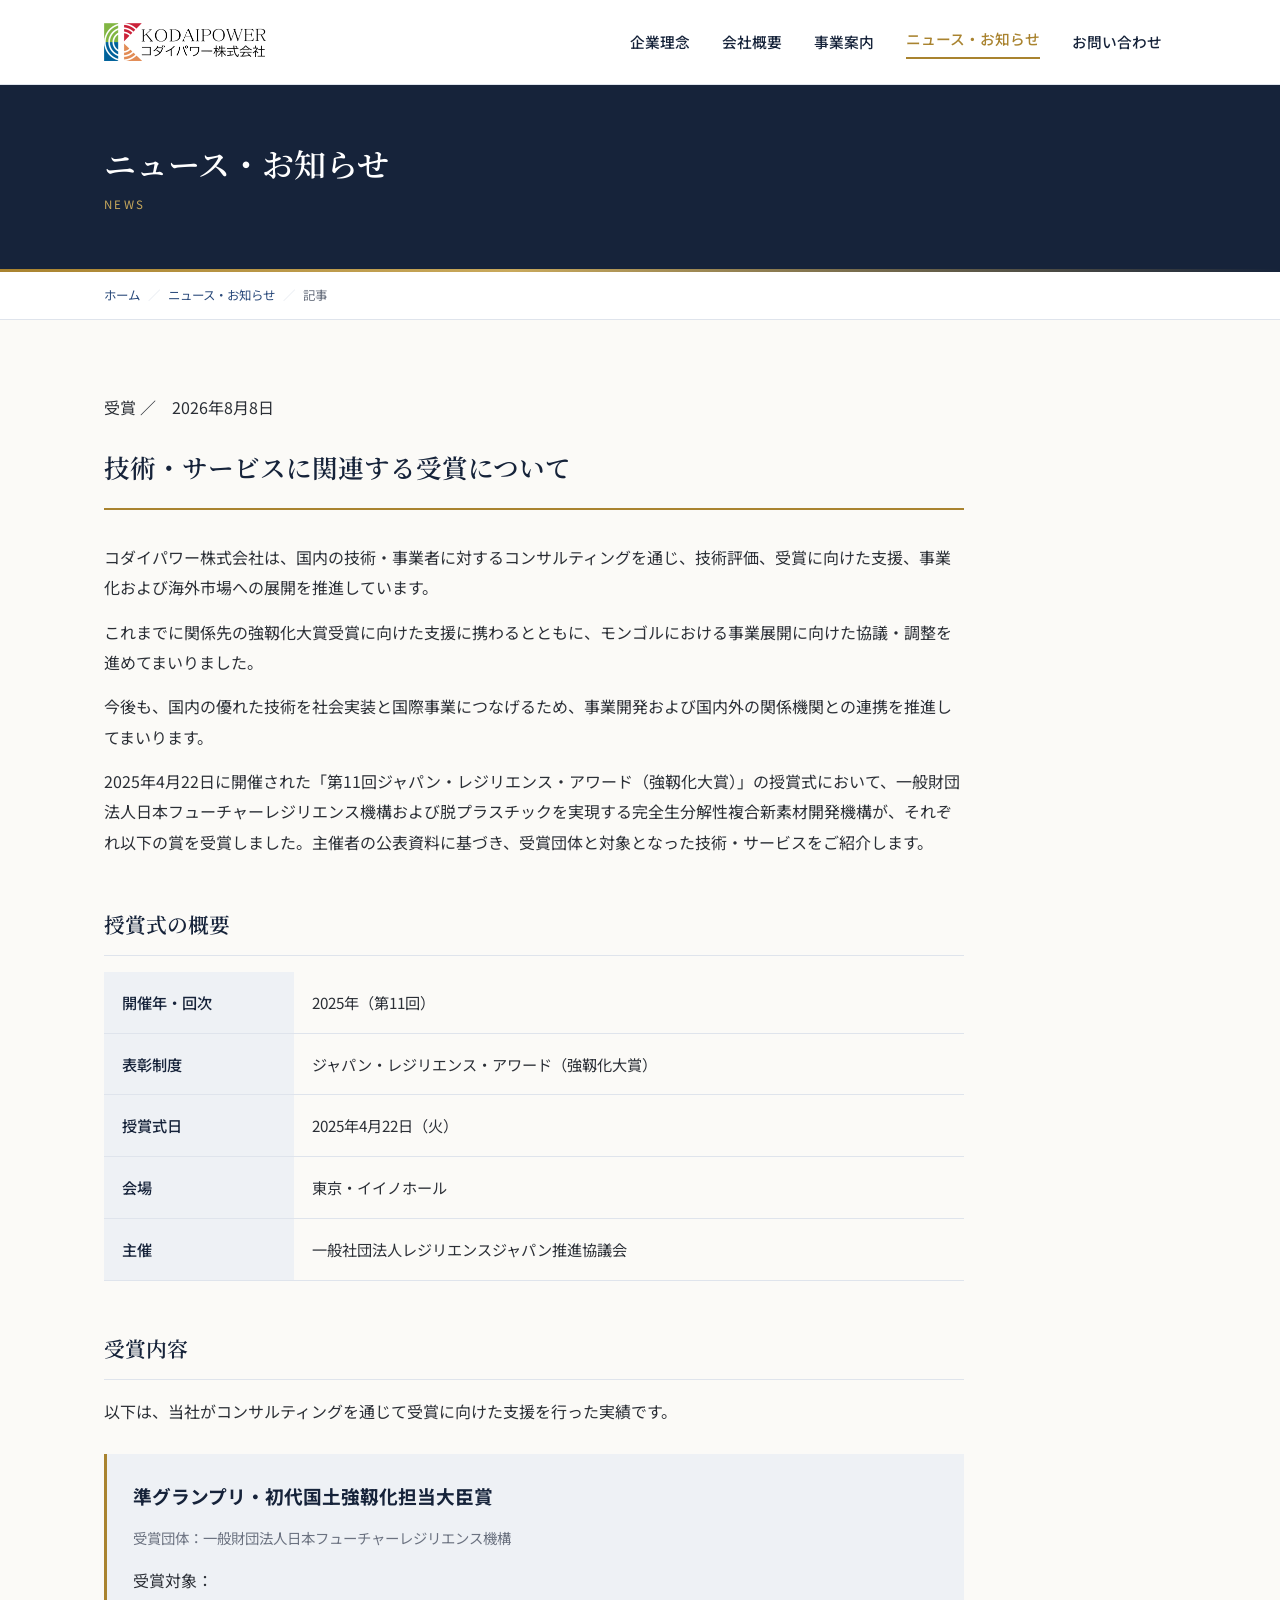
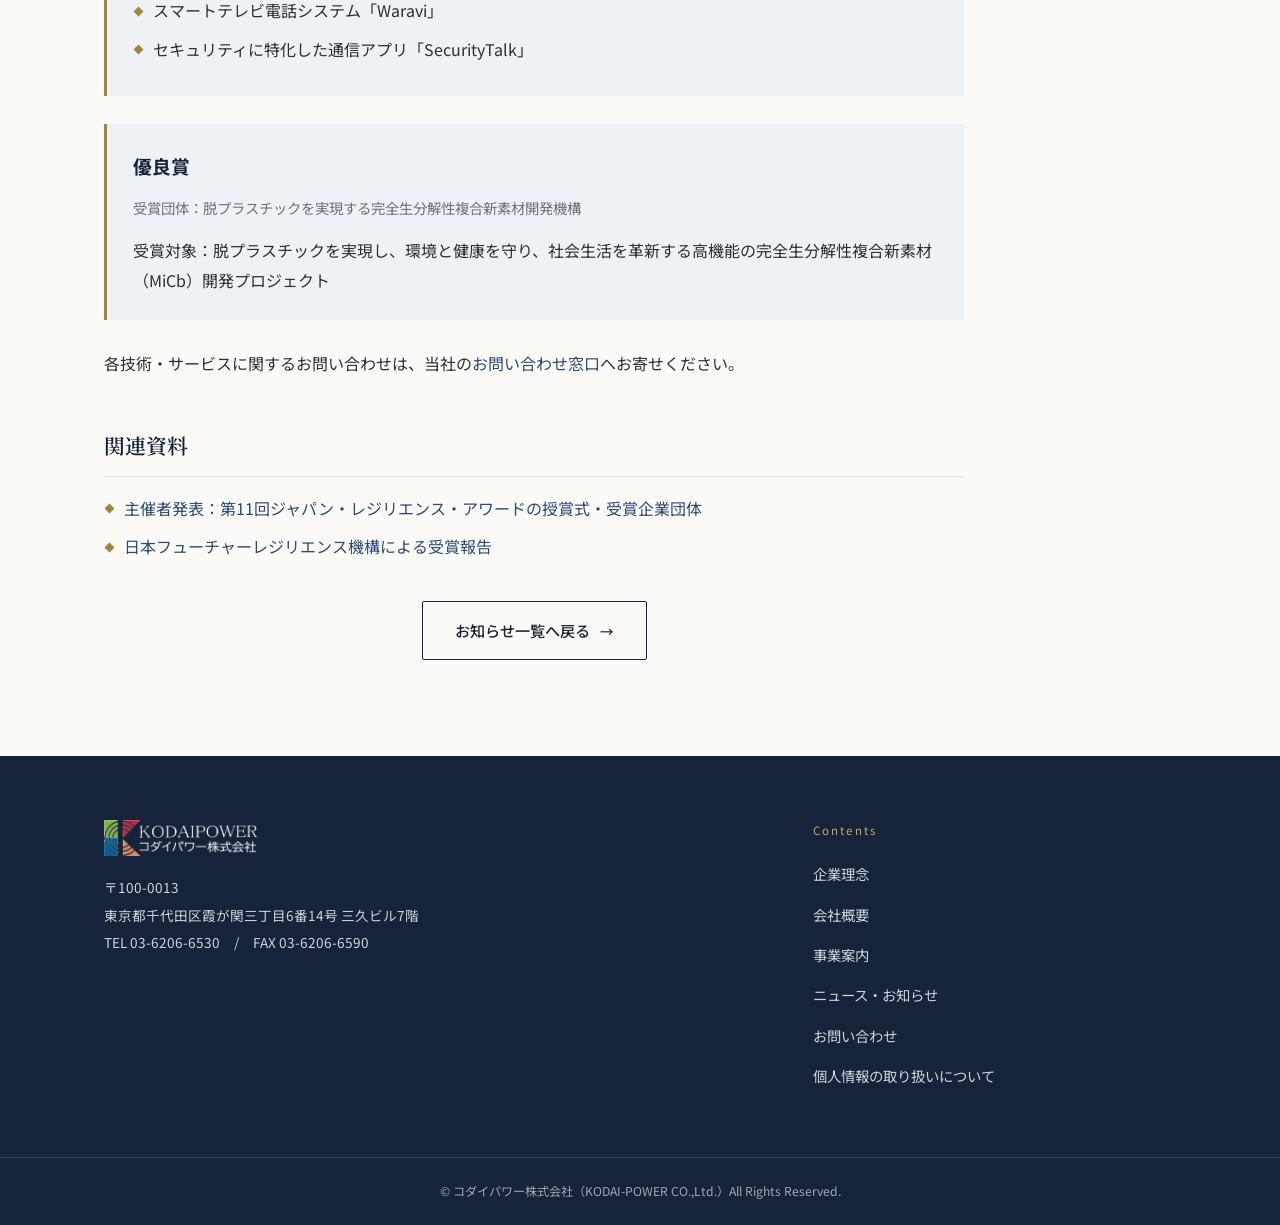
==== commit 35efc519: "Refresh review website from current revision" ====
--- a/2025-05-12-news/index.html
+++ b/2025-05-12-news/index.html
@@ -97,7 +97,7 @@
       <p class="footer__addr">
         〒100-0013<br>
         東京都千代田区霞が関三丁目6番14号 三久ビル7階<br>
-        TEL 03-6257-2222　/　FAX 03-6257-2223      </p>
+        TEL 03-6206-6530　/　FAX 03-6206-6590      </p>
     </div>
 
     <nav class="footer__nav" aria-label="フッターナビゲーション">
--- a/assets/css/style.css
+++ b/assets/css/style.css
@@ -166,20 +166,48 @@
   color: var(--ink);
   background: var(--mist);
 }
-.table--officers th { width: auto; background: var(--ink); color: #fff; white-space: nowrap; }
-.table--officers td { font-size: .9rem; }
-@media (min-width: 821px) {
-  .table--officers { table-layout: fixed; }
-  .table-scroll .table--officers { min-width: 960px; }
-  .table--officers th:nth-child(1) { width: 23%; }
-  .table--officers th:nth-child(2) { width: 19%; }
-  .table--officers th:nth-child(3) { width: 38%; }
-  .table--officers th:nth-child(4) { width: 20%; }
-  .table--officers td { overflow-wrap: anywhere; }
-  .table--officers td:nth-child(3) { white-space: nowrap; }
-}
+/* 役員一覧 */
 .table-scroll { overflow-x: auto; }
-.table-scroll .table { min-width: 720px; }
+.table-scroll .table--officers {
+  min-width: 0;
+  max-width: 720px;
+  table-layout: fixed;
+}
+.table--officers thead {
+  position: absolute;
+  width: 1px;
+  height: 1px;
+  overflow: hidden;
+  clip-path: inset(50%);
+}
+.table--officers tbody tr:nth-child(odd) { background: #f0f2f5; }
+.table--officers td {
+  padding: 14px clamp(12px, 3vw, 38px);
+  color: var(--ink);
+  vertical-align: middle;
+  line-height: 1.5;
+  overflow-wrap: anywhere;
+}
+.table--officers td:first-child {
+  width: 44%;
+  font-size: clamp(.875rem, 2.6vw, 1.05rem);
+  font-weight: 700;
+}
+.table--officers td + td {
+  position: relative;
+  font-size: clamp(.95rem, 3vw, 1.2rem);
+  font-weight: 700;
+}
+.table--officers td + td::before {
+  content: "";
+  position: absolute;
+  left: 0;
+  top: 50%;
+  width: 2px;
+  height: 1em;
+  transform: translateY(-50%);
+  background: var(--gold);
+}
 
 /* ---------- ヘッダー ---------- */
 .header {
@@ -859,42 +887,8 @@
   .table th { border-bottom: none; }
   .table td { padding-top: 12px; }
 
-  /* 役員一覧（スマホ）
-     横スクロールをやめ、1名 = 1カードとして縦に積む。
-     各項目の前に「役職／氏名／…」のラベルを表示して分かりやすくする */
-  .table-scroll { overflow-x: visible; }
-  .table-scroll .table--officers { min-width: 0; }
-  .table--officers thead { display: none; }          /* ヘッダー行は隠す */
-  .table--officers tbody { display: block; }
-  .table--officers tr {
-    display: block;
-    background: #fff;
-    border: 1px solid var(--line);
-    border-radius: 4px;
-    margin-bottom: 16px;
-    padding: 6px 4px;
-  }
-  .table--officers td {
-    display: grid;
-    grid-template-columns: 96px 1fr;   /* ラベル｜内容 の2列 */
-    gap: 12px;
-    align-items: start;
-    padding: 10px 14px;
-    border-bottom: 1px solid var(--mist);
-    font-size: .92rem;
-  }
-  .table--officers td:nth-child(n+3):empty { display: none; }
-  .table--officers tr td:last-child,
-  .table--officers tr td:nth-last-child(1 of :not(:empty)) { border-bottom: none; }
-  .table--officers td::before {
-    content: attr(data-label);          /* 「役職」「氏名」などのラベル */
-    color: var(--indigo);
-    font-size: .78rem;
-    font-weight: 500;
-    padding-top: .15em;
-  }
-  /* 氏名だけ少し大きく見せる */
-  .table--officers td[data-label="氏名"] { font-size: 1.02rem; font-weight: 500; color: var(--ink); }
+  /* 役員一覧はスマホでも役職と氏名を横に並べる */
+  .table--officers td { display: table-cell; width: auto; }
 
   .newslist a, .newslist .nolink {
     grid-template-columns: auto auto;
